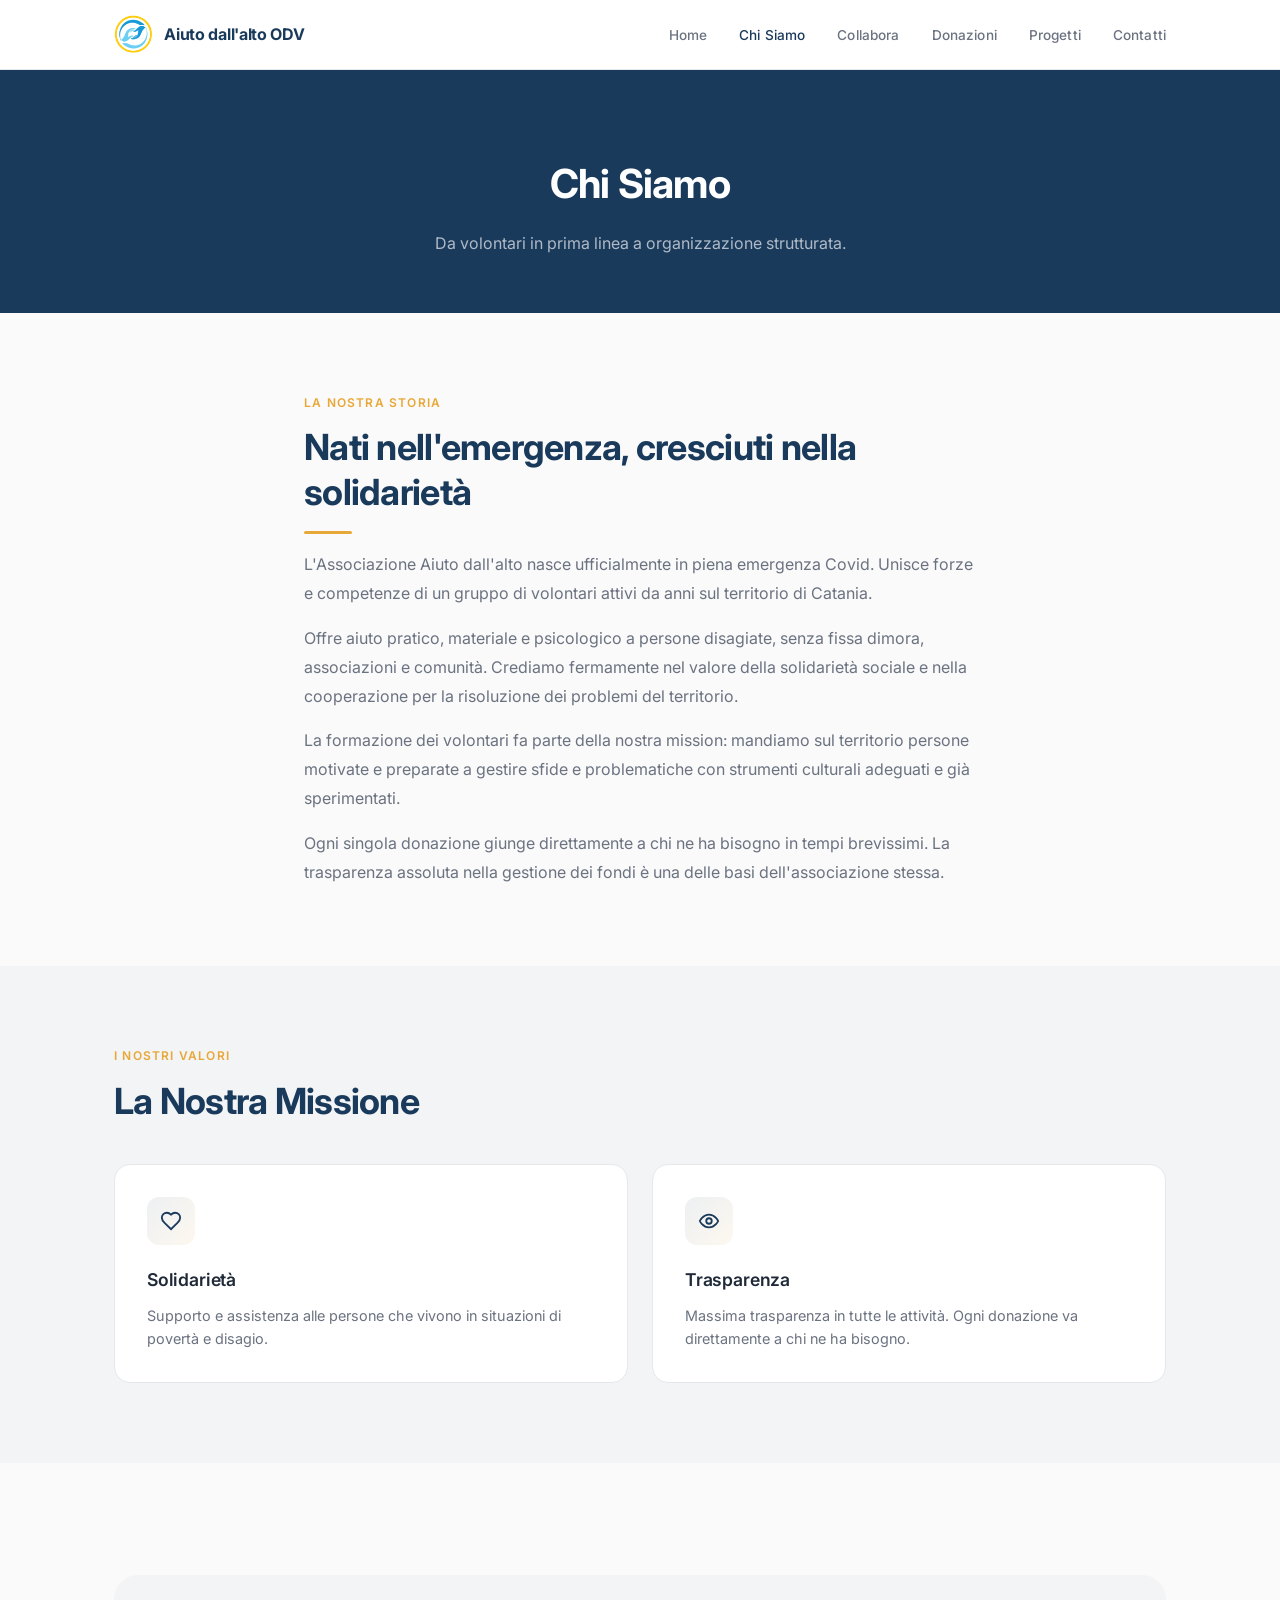
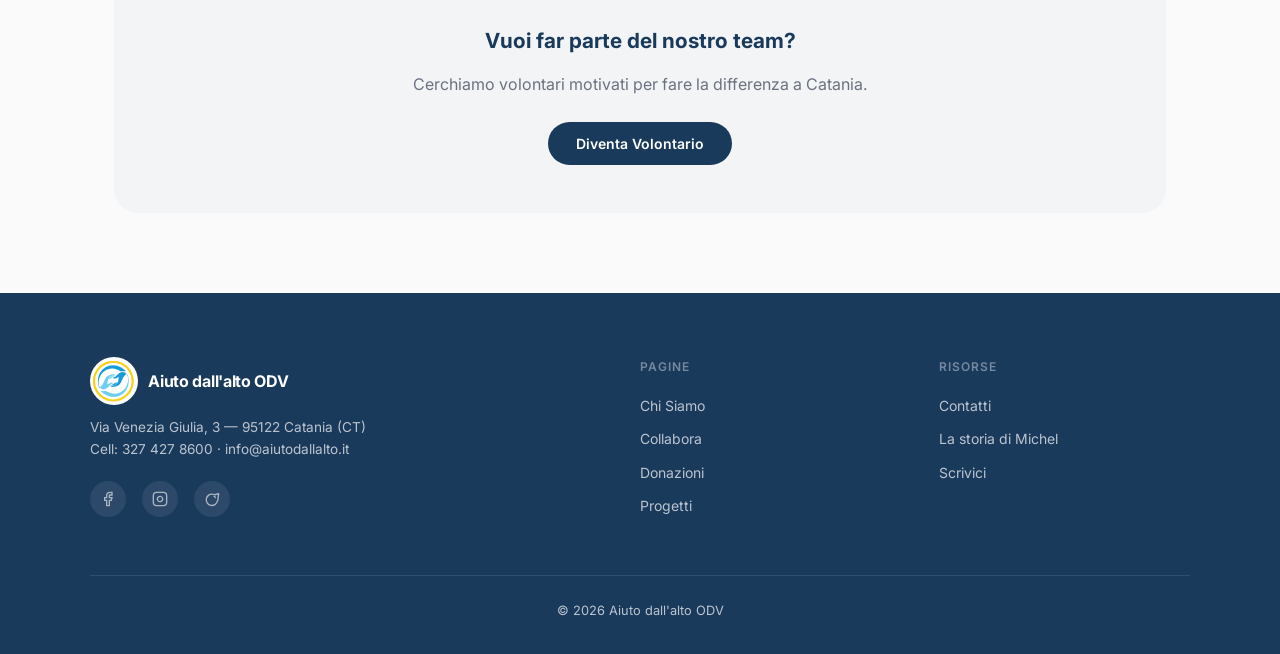
==== chi-siamo.html @ a2d12270 "Initial commit - Modern static site for Aiuto dall'alto ODV" ====
<!DOCTYPE html>
<html lang="it">
<head>
    <meta charset="UTF-8">
    <meta name="viewport" content="width=device-width, initial-scale=1.0">
    <title>Chi Siamo – Aiuto dall'alto ODV</title>
    <meta name="description" content="Scopri la storia e la missione di Aiuto dall'alto, associazione ODV di Catania.">
    <link rel="stylesheet" href="assets/css/style.css">
    <style>.fade-in{opacity:0;transform:translateY(20px);transition:opacity .6s ease,transform .6s ease}.fade-in.visible{opacity:1;transform:translateY(0)}</style>
</head>
<body>
    <header class="site-header"><div class="header-inner"><a href="index.html" class="logo"><img src="assets/img/logo.png" alt="Logo"><span>Aiuto dall'alto ODV</span></a><button class="menu-toggle" aria-label="Menu"><svg xmlns="http://www.w3.org/2000/svg" width="24" height="24" viewBox="0 0 24 24" fill="none" stroke="currentColor" stroke-width="2" stroke-linecap="round" stroke-linejoin="round"><line x1="3" y1="12" x2="21" y2="12"/><line x1="3" y1="6" x2="21" y2="6"/><line x1="3" y1="18" x2="21" y2="18"/></svg></button><ul class="nav-links"><li><a href="index.html">Home</a></li><li><a href="chi-siamo.html">Chi Siamo</a></li><li><a href="collabora.html">Collabora</a></li><li><a href="donazioni.html">Donazioni</a></li><li><a href="progetti.html">Progetti</a></li><li><a href="contatti.html">Contatti</a></li></ul></div></header>

    <main>
        <section class="page-hero">
            <h1>Chi Siamo</h1>
            <p>Da volontari in prima linea a organizzazione strutturata.</p>
        </section>

        <section class="section section-narrow fade-in">
            <div class="section-label">La nostra storia</div>
            <h2 class="section-title">Nati nell'emergenza, cresciuti nella solidarietà</h2>
            <div class="divider"></div>
            <p style="color: var(--c-text-muted); line-height: 1.8; margin-top: 1rem;">L'Associazione Aiuto dall'alto nasce ufficialmente in piena emergenza Covid. Unisce forze e competenze di un gruppo di volontari attivi da anni sul territorio di Catania.</p>
            <p style="color: var(--c-text-muted); line-height: 1.8; margin-top: 1rem;">Offre aiuto pratico, materiale e psicologico a persone disagiate, senza fissa dimora, associazioni e comunità. Crediamo fermamente nel valore della solidarietà sociale e nella cooperazione per la risoluzione dei problemi del territorio.</p>
            <p style="color: var(--c-text-muted); line-height: 1.8; margin-top: 1rem;">La formazione dei volontari fa parte della nostra mission: mandiamo sul territorio persone motivate e preparate a gestire sfide e problematiche con strumenti culturali adeguati e già sperimentati.</p>
            <p style="color: var(--c-text-muted); line-height: 1.8; margin-top: 1rem;">Ogni singola donazione giunge direttamente a chi ne ha bisogno in tempi brevissimi. La trasparenza assoluta nella gestione dei fondi è una delle basi dell'associazione stessa.</p>
        </section>

        <div style="background: var(--c-surface-alt);">
            <section class="section fade-in">
                <div class="section-label">I nostri valori</div>
                <h2 class="section-title">La Nostra Missione</h2>
                <div class="card-grid" style="grid-template-columns: 1fr 1fr;">
                    <div class="card">
                        <div class="card-icon"><svg xmlns="http://www.w3.org/2000/svg" width="22" height="22" viewBox="0 0 24 24" fill="none" stroke="currentColor" stroke-width="2"><path d="M19 14c1.49-1.46 3-3.21 3-5.5A5.5 5.5 0 0 0 16.5 3c-1.76 0-3 .5-4.5 2-1.5-1.5-2.74-2-4.5-2A5.5 5.5 0 0 0 2 8.5c0 2.3 1.5 4.05 3 5.5l7 7Z"/></svg></div>
                        <h3>Solidarietà</h3>
                        <p>Supporto e assistenza alle persone che vivono in situazioni di povertà e disagio.</p>
                    </div>
                    <div class="card">
                        <div class="card-icon"><svg xmlns="http://www.w3.org/2000/svg" width="22" height="22" viewBox="0 0 24 24" fill="none" stroke="currentColor" stroke-width="2"><path d="M2 12s3-7 10-7 10 7 10 7-3 7-10 7-10-7-10-7Z"/><circle cx="12" cy="12" r="3"/></svg></div>
                        <h3>Trasparenza</h3>
                        <p>Massima trasparenza in tutte le attività. Ogni donazione va direttamente a chi ne ha bisogno.</p>
                    </div>
                </div>
            </section>
        </div>

        <section class="section section-center fade-in">
            <div class="cta-banner">
                <h3>Vuoi far parte del nostro team?</h3>
                <p>Cerchiamo volontari motivati per fare la differenza a Catania.</p>
                <a href="collabora.html" class="btn btn-dark">Diventa Volontario</a>
            </div>
        </section>
    </main>

    <footer class="site-footer"><div class="footer-grid"><div class="footer-brand"><div class="logo"><img src="assets/img/logo.png" alt="Logo"><span style="color: #fff; font-weight: 700;">Aiuto dall'alto ODV</span></div><p>Via Venezia Giulia, 3 — 95122 Catania (CT)<br>Cell: 327 427 8600 · info@aiutodallalto.it</p><div class="social-row"><a href="https://www.facebook.com/Ass.Aiuto" aria-label="Facebook"><svg xmlns="http://www.w3.org/2000/svg" width="16" height="16" viewBox="0 0 24 24" fill="none" stroke="currentColor" stroke-width="2"><path d="M18 2h-3a5 5 0 0 0-5 5v3H7v4h3v8h4v-8h3l1-4h-4V7a1 1 0 0 1 1-1h3z"/></svg></a><a href="https://instagram.com/aiuto_dallalto" aria-label="Instagram"><svg xmlns="http://www.w3.org/2000/svg" width="16" height="16" viewBox="0 0 24 24" fill="none" stroke="currentColor" stroke-width="2"><rect x="2" y="2" width="20" height="20" rx="5" ry="5"/><path d="M16 11.37A4 4 0 1 1 12.63 8 4 4 0 0 1 16 11.37z"/><line x1="17.5" y1="6.5" x2="17.51" y2="6.5"/></svg></a><a href="#" class="wa-share" aria-label="WhatsApp"><svg xmlns="http://www.w3.org/2000/svg" width="16" height="16" viewBox="0 0 24 24" fill="none" stroke="currentColor" stroke-width="2" stroke-linecap="round" stroke-linejoin="round"><path d="M21 11.5a8.38 8.38 0 0 1-.9 3.8 8.5 8.5 0 1 1-7.6-10.6 8.38 8.38 0 0 1 3.5.9L22 4Z"/><path d="M17 10a2 2 0 0 0-2-2"/></svg></a></div></div><div class="footer-col"><h4>Pagine</h4><a href="chi-siamo.html">Chi Siamo</a><a href="collabora.html">Collabora</a><a href="donazioni.html">Donazioni</a><a href="progetti.html">Progetti</a></div><div class="footer-col"><h4>Risorse</h4><a href="contatti.html">Contatti</a><a href="storia-michel.html">La storia di Michel</a><a href="mailto:info@aiutodallalto.it">Scrivici</a></div></div><div class="footer-bottom">© 2026 Aiuto dall'alto ODV</div></footer>
    <script src="assets/js/main.js"></script>
</body>
</html>
---- assets/css/style.css ----
@import url('https://fonts.googleapis.com/css2?family=Inter:wght@300;400;500;600;700&display=swap');

/* ═══════════════════════════════════════════
   DESIGN TOKENS
   ═══════════════════════════════════════════ */
:root {
    --c-primary: #1a3a5c;
    --c-primary-light: #2d5a8e;
    --c-accent: #e8a838;
    --c-accent-hover: #d4952e;
    --c-bg: #fafafa;
    --c-surface: #ffffff;
    --c-surface-alt: #f3f4f6;
    --c-text: #1f2937;
    --c-text-muted: #6b7280;
    --c-text-light: #9ca3af;
    --c-border: #e5e7eb;
    --c-white: #ffffff;
    --radius-sm: 8px;
    --radius-md: 16px;
    --radius-lg: 24px;
    --radius-full: 9999px;
    --shadow-sm: 0 1px 3px rgba(0,0,0,0.06);
    --shadow-md: 0 4px 20px rgba(0,0,0,0.06);
    --shadow-lg: 0 12px 40px rgba(0,0,0,0.08);
    --shadow-xl: 0 20px 60px rgba(0,0,0,0.1);
    --transition: 0.25s cubic-bezier(0.4, 0, 0.2, 1);
    --max-w: 1100px;
    --max-w-narrow: 720px;
}

/* ═══════════════════════════════════════════
   RESET & BASE
   ═══════════════════════════════════════════ */
*, *::before, *::after { margin: 0; padding: 0; box-sizing: border-box; }

html { scroll-behavior: smooth; -webkit-text-size-adjust: 100%; }

body {
    font-family: 'Inter', -apple-system, BlinkMacSystemFont, sans-serif;
    font-size: 16px;
    line-height: 1.7;
    color: var(--c-text);
    background: var(--c-bg);
    overflow-x: hidden;
    -webkit-font-smoothing: antialiased;
}

img { max-width: 100%; height: auto; display: block; }
a { color: inherit; text-decoration: none; }

/* ═══════════════════════════════════════════
   HEADER
   ═══════════════════════════════════════════ */
.site-header {
    position: sticky;
    top: 0;
    z-index: 100;
    background: rgba(255,255,255,0.92);
    backdrop-filter: blur(16px);
    -webkit-backdrop-filter: blur(16px);
    border-bottom: 1px solid var(--c-border);
}

.header-inner {
    max-width: var(--max-w);
    margin: 0 auto;
    display: flex;
    justify-content: space-between;
    align-items: center;
    padding: 0.9rem 1.5rem;
}

.logo { display: flex; align-items: center; gap: 0.65rem; }
.logo img { height: 40px; width: 40px; border-radius: 50%; }
.logo span {
    font-weight: 700;
    font-size: 1rem;
    color: var(--c-primary);
    letter-spacing: -0.02em;
}

.nav-links { display: flex; gap: 2rem; list-style: none; }
.nav-links a {
    font-size: 0.85rem;
    font-weight: 500;
    color: var(--c-text-muted);
    transition: color var(--transition);
    letter-spacing: 0.01em;
}
.nav-links a:hover, .nav-links a.active { color: var(--c-primary); }

.menu-toggle {
    display: none;
    background: none;
    border: none;
    cursor: pointer;
    padding: 0.5rem;
    color: var(--c-primary);
}
.menu-toggle svg { width: 24px; height: 24px; }

/* ═══════════════════════════════════════════
   HERO
   ═══════════════════════════════════════════ */
.hero {
    position: relative;
    min-height: 85vh;
    display: flex;
    align-items: center;
    justify-content: center;
    text-align: center;
    overflow: hidden;
    background: var(--c-primary);
}
.hero::before {
    content: '';
    position: absolute;
    inset: 0;
    background: linear-gradient(160deg, rgba(26,58,92,0.85), rgba(26,58,92,0.6));
    z-index: 1;
}
.hero-bg {
    position: absolute;
    inset: 0;
    object-fit: cover;
    width: 100%;
    height: 100%;
}
.hero-content {
    position: relative;
    z-index: 2;
    max-width: 640px;
    padding: 2rem 1.5rem;
}
.hero-badge {
    display: inline-block;
    background: rgba(232,168,56,0.15);
    color: var(--c-accent);
    font-size: 0.75rem;
    font-weight: 600;
    padding: 0.4rem 1rem;
    border-radius: var(--radius-full);
    text-transform: uppercase;
    letter-spacing: 0.08em;
    margin-bottom: 1.5rem;
    border: 1px solid rgba(232,168,56,0.25);
}
.hero h1 {
    font-size: clamp(2rem, 5vw, 3.2rem);
    font-weight: 700;
    color: var(--c-white);
    line-height: 1.15;
    letter-spacing: -0.03em;
    margin-bottom: 1.25rem;
}
.hero p {
    font-size: 1.1rem;
    color: rgba(255,255,255,0.75);
    line-height: 1.7;
    margin-bottom: 2rem;
}
.hero-actions { display: flex; gap: 1rem; justify-content: center; flex-wrap: wrap; }

/* ═══════════════════════════════════════════
   PAGE HERO (subpages)
   ═══════════════════════════════════════════ */
.page-hero {
    background: var(--c-primary);
    padding: 5rem 1.5rem 3.5rem;
    text-align: center;
}
.page-hero h1 {
    font-size: clamp(1.75rem, 4vw, 2.5rem);
    color: var(--c-white);
    font-weight: 700;
    letter-spacing: -0.02em;
}
.page-hero p {
    color: rgba(255,255,255,0.65);
    margin-top: 0.75rem;
    font-size: 1rem;
}

/* ═══════════════════════════════════════════
   BUTTONS
   ═══════════════════════════════════════════ */
.btn {
    display: inline-flex;
    align-items: center;
    gap: 0.5rem;
    padding: 0.75rem 1.75rem;
    font-size: 0.875rem;
    font-weight: 600;
    border-radius: var(--radius-full);
    cursor: pointer;
    border: none;
    transition: all var(--transition);
    text-decoration: none;
    line-height: 1.4;
}
.btn-primary {
    background: var(--c-accent);
    color: var(--c-primary);
}
.btn-primary:hover {
    background: var(--c-accent-hover);
    transform: translateY(-1px);
    box-shadow: 0 6px 20px rgba(232,168,56,0.3);
}
.btn-outline {
    background: transparent;
    color: var(--c-white);
    border: 1.5px solid rgba(255,255,255,0.3);
}
.btn-outline:hover {
    background: rgba(255,255,255,0.1);
    border-color: rgba(255,255,255,0.5);
}
.btn-dark {
    background: var(--c-primary);
    color: var(--c-white);
}
.btn-dark:hover {
    background: var(--c-primary-light);
    transform: translateY(-1px);
}
.btn-sm {
    padding: 0.5rem 1.25rem;
    font-size: 0.8rem;
}

/* ═══════════════════════════════════════════
   SECTIONS
   ═══════════════════════════════════════════ */
.section {
    max-width: var(--max-w);
    margin: 0 auto;
    padding: 5rem 1.5rem;
}
.section-narrow {
    max-width: var(--max-w-narrow);
}
.section-label {
    font-size: 0.75rem;
    font-weight: 600;
    text-transform: uppercase;
    letter-spacing: 0.1em;
    color: var(--c-accent);
    margin-bottom: 0.75rem;
}
.section-title {
    font-size: clamp(1.5rem, 3vw, 2.25rem);
    font-weight: 700;
    color: var(--c-primary);
    letter-spacing: -0.02em;
    line-height: 1.25;
    margin-bottom: 1rem;
}
.section-desc {
    color: var(--c-text-muted);
    font-size: 1rem;
    line-height: 1.7;
    max-width: 600px;
}
.section-center { text-align: center; }
.section-center .section-desc { margin: 0 auto; }

/* ═══════════════════════════════════════════
   CARDS
   ═══════════════════════════════════════════ */
.card-grid {
    display: grid;
    grid-template-columns: repeat(auto-fit, minmax(280px, 1fr));
    gap: 1.5rem;
    margin-top: 2.5rem;
}
.card {
    background: var(--c-surface);
    border-radius: var(--radius-md);
    padding: 2rem;
    border: 1px solid var(--c-border);
    transition: all var(--transition);
}
.card:hover {
    box-shadow: var(--shadow-lg);
    transform: translateY(-3px);
    border-color: transparent;
}
.card-icon {
    width: 48px;
    height: 48px;
    border-radius: 12px;
    display: flex;
    align-items: center;
    justify-content: center;
    margin-bottom: 1.25rem;
    background: linear-gradient(135deg, rgba(26,58,92,0.08), rgba(232,168,56,0.08));
    color: var(--c-primary);
}
.card-icon svg { width: 22px; height: 22px; }
.card h3 {
    font-size: 1.1rem;
    font-weight: 600;
    color: var(--c-text);
    margin-bottom: 0.6rem;
    letter-spacing: -0.01em;
}
.card p {
    font-size: 0.9rem;
    color: var(--c-text-muted);
    line-height: 1.6;
}

/* Project cards */
.project-card {
    background: var(--c-surface);
    border-radius: var(--radius-md);
    overflow: hidden;
    border: 1px solid var(--c-border);
    transition: all var(--transition);
}
.project-card:hover {
    box-shadow: var(--shadow-lg);
    transform: translateY(-3px);
    border-color: transparent;
}
.project-card.highlight {
    border: 2px solid var(--c-accent);
    background: linear-gradient(to bottom right, var(--c-surface), rgba(232,168,56,0.05));
}
.project-card.highlight .tag {
    background: var(--c-accent);
    color: var(--c-white);
}
.project-card img {
    width: 100%;
    height: 200px;
    object-fit: cover;
}
.project-card-body {
    padding: 1.5rem;
}
.project-card-body h3 {
    font-size: 1.1rem;
    font-weight: 600;
    margin-bottom: 0.5rem;
    color: var(--c-text);
}
.project-card-body .tag {
    display: inline-block;
    background: var(--c-surface-alt);
    color: var(--c-text-muted);
    font-size: 0.7rem;
    font-weight: 500;
    padding: 0.25rem 0.6rem;
    border-radius: var(--radius-full);
    margin-bottom: 0.75rem;
    text-transform: uppercase;
    letter-spacing: 0.04em;
}
.project-card-body p {
    font-size: 0.875rem;
    color: var(--c-text-muted);
    line-height: 1.6;
    margin-bottom: 1rem;
}

/* ═══════════════════════════════════════════
   QUOTE / TESTIMONIAL
   ═══════════════════════════════════════════ */
.quote-block {
    position: relative;
    background: var(--c-surface);
    border-radius: var(--radius-md);
    padding: 2.5rem 2rem;
    border: 1px solid var(--c-border);
    margin-top: 2rem;
}
.quote-block::before {
    content: '"';
    position: absolute;
    top: -0.2rem;
    left: 1.5rem;
    font-size: 4rem;
    font-weight: 700;
    color: var(--c-accent);
    opacity: 0.3;
    line-height: 1;
}
.quote-block p {
    font-size: 1rem;
    font-style: italic;
    color: var(--c-text);
    line-height: 1.7;
    margin-bottom: 1rem;
}
.quote-block cite {
    font-style: normal;
    font-size: 0.85rem;
    font-weight: 600;
    color: var(--c-primary);
}

/* ═══════════════════════════════════════════
   DONATION BOX
   ═══════════════════════════════════════════ */
.donate-box {
    background: var(--c-primary);
    border-radius: var(--radius-lg);
    padding: 3rem 2rem;
    text-align: center;
    color: var(--c-white);
    margin-top: 2rem;
}
.donate-box h3 {
    color: var(--c-accent);
    font-size: 1.2rem;
    margin-bottom: 0.5rem;
}
.donate-box .iban-box {
    background: rgba(255,255,255,0.08);
    border: 1px dashed rgba(255,255,255,0.2);
    border-radius: var(--radius-sm);
    padding: 1.25rem;
    margin: 1.5rem auto;
    max-width: 400px;
}
.donate-box .iban-label {
    font-size: 0.7rem;
    text-transform: uppercase;
    letter-spacing: 0.1em;
    opacity: 0.6;
    margin-bottom: 0.35rem;
}
.donate-box .iban-code {
    font-family: 'Courier New', monospace;
    font-size: 1.1rem;
    font-weight: 700;
    word-break: break-all;
    letter-spacing: 0.04em;
}

/* ═══════════════════════════════════════════
   ARTICLE
   ═══════════════════════════════════════════ */
.article-body {
    max-width: var(--max-w-narrow);
    margin: 0 auto;
    padding: 3rem 1.5rem 5rem;
}
.article-body h2 {
    font-size: 1.4rem;
    font-weight: 700;
    color: var(--c-primary);
    margin-top: 2.5rem;
    margin-bottom: 1rem;
    letter-spacing: -0.01em;
}
.article-body p {
    font-size: 1rem;
    color: var(--c-text);
    line-height: 1.8;
    margin-bottom: 1.25rem;
}
.article-body img {
    border-radius: var(--radius-md);
    margin: 2rem 0;
    box-shadow: var(--shadow-md);
}
.article-body .pullquote {
    background: var(--c-surface-alt);
    border-left: 3px solid var(--c-accent);
    padding: 1.5rem 1.75rem;
    margin: 2rem 0;
    border-radius: 0 var(--radius-sm) var(--radius-sm) 0;
    font-style: italic;
    color: var(--c-text);
    line-height: 1.7;
}

/* ═══════════════════════════════════════════
   CTA BANNER
   ═══════════════════════════════════════════ */
.cta-banner {
    background: var(--c-surface-alt);
    border-radius: var(--radius-lg);
    padding: 3rem 2rem;
    text-align: center;
    margin-top: 2rem;
}
.cta-banner h3 {
    font-size: 1.3rem;
    font-weight: 700;
    color: var(--c-primary);
    margin-bottom: 0.75rem;
}
.cta-banner p {
    color: var(--c-text-muted);
    margin-bottom: 1.5rem;
    max-width: 480px;
    margin-left: auto;
    margin-right: auto;
}

/* ═══════════════════════════════════════════
   FOOTER
   ═══════════════════════════════════════════ */
.site-footer {
    background: var(--c-primary);
    color: rgba(255,255,255,0.7);
    padding: 4rem 1.5rem 2rem;
}
.footer-grid {
    max-width: var(--max-w);
    margin: 0 auto;
    display: grid;
    grid-template-columns: 2fr 1fr 1fr;
    gap: 3rem;
}
.footer-brand .logo {
    display: flex;
    align-items: center;
    gap: 0.65rem;
}
.footer-brand .logo img {
    height: 48px;
    width: 48px;
    border-radius: 50%;
    object-fit: contain;
    background: white; /* Ensure the logo's white circle background is preserved */
    padding: 2px;
}
.footer-brand p {
    margin-top: 0.75rem;
    font-size: 0.85rem;
    line-height: 1.6;
}
.footer-col h4 {
    font-size: 0.75rem;
    font-weight: 600;
    text-transform: uppercase;
    letter-spacing: 0.08em;
    color: rgba(255,255,255,0.4);
    margin-bottom: 1rem;
}
.footer-col a {
    display: block;
    font-size: 0.875rem;
    color: rgba(255,255,255,0.7);
    margin-bottom: 0.6rem;
    transition: color var(--transition);
}
.footer-col a:hover { color: var(--c-accent); }
.footer-bottom {
    margin-top: 3rem;
    padding-top: 1.5rem;
    border-top: 1px solid rgba(255,255,255,0.1);
    text-align: center;
    font-size: 0.8rem;
    max-width: var(--max-w);
    margin-left: auto;
    margin-right: auto;
}
.social-row { display: flex; gap: 1rem; margin-top: 1.25rem; }
.social-row a {
    width: 36px;
    height: 36px;
    border-radius: 50%;
    background: rgba(255,255,255,0.08);
    display: flex;
    align-items: center;
    justify-content: center;
    color: rgba(255,255,255,0.6);
    transition: all var(--transition);
}
.social-row a:hover {
    background: var(--c-accent);
    color: var(--c-primary);
}
.social-row a svg { width: 16px; height: 16px; }

/* ═══════════════════════════════════════════
   UTILITIES
   ═══════════════════════════════════════════ */
.mt-1 { margin-top: 0.5rem; } .mt-2 { margin-top: 1rem; } .mt-3 { margin-top: 1.5rem; } .mt-4 { margin-top: 2rem; }
.text-center { text-align: center; }
.text-accent { color: var(--c-accent); }
.fw-700 { font-weight: 700; }
.divider {
    width: 48px;
    height: 3px;
    background: var(--c-accent);
    border-radius: 2px;
    margin: 1rem 0;
}
.divider-center { margin-left: auto; margin-right: auto; }

/* ═══════════════════════════════════════════
   RESPONSIVE
   ═══════════════════════════════════════════ */
@media (max-width: 768px) {
    .menu-toggle { display: block; }
    .nav-links {
        display: none;
        position: absolute;
        top: 100%;
        left: 0;
        right: 0;
        background: var(--c-surface);
        flex-direction: column;
        padding: 1rem 1.5rem;
        gap: 0;
        border-bottom: 1px solid var(--c-border);
        box-shadow: var(--shadow-lg);
    }
    .nav-links.open { display: flex; }
    .nav-links a {
        display: block;
        padding: 0.75rem 0;
        border-bottom: 1px solid var(--c-border);
        font-size: 0.95rem;
    }
    .nav-links li:last-child a { border-bottom: none; }
    .hero { min-height: 75vh; }
    .footer-grid { grid-template-columns: 1fr; gap: 2rem; }
    .section { padding: 3rem 1.25rem; }
    .card-grid { grid-template-columns: 1fr; }
}
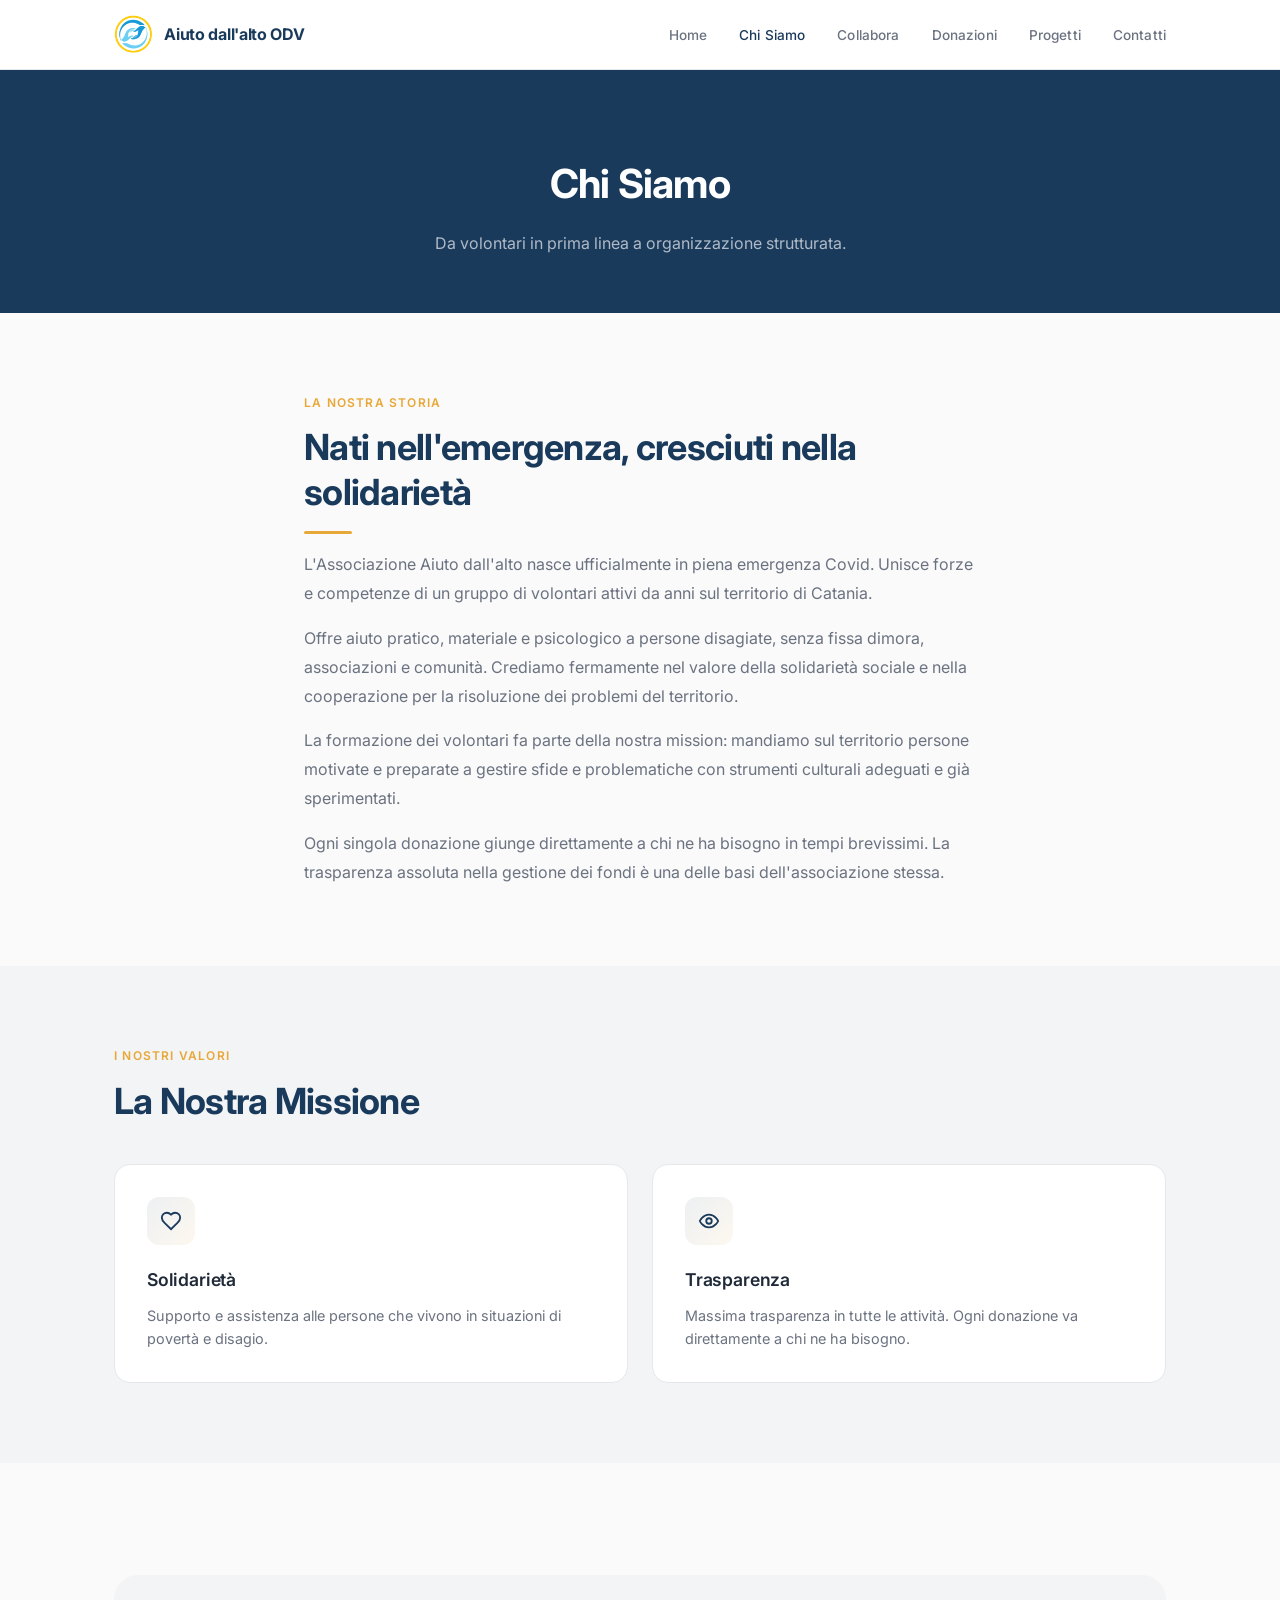
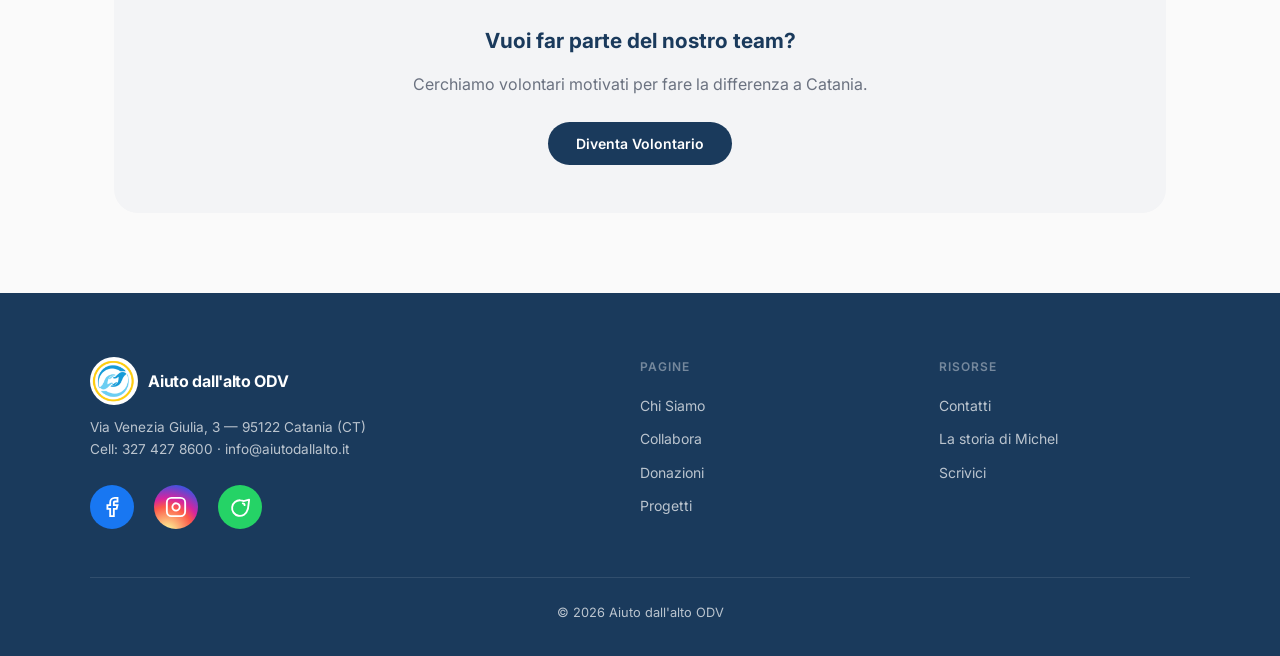
==== commit f52dde77: "Enhance social icons in footer across all pages" ====
--- a/chi-siamo.html
+++ b/chi-siamo.html
@@ -55,7 +55,36 @@
         </section>
     </main>
 
-    <footer class="site-footer"><div class="footer-grid"><div class="footer-brand"><div class="logo"><img src="assets/img/logo.png" alt="Logo"><span style="color: #fff; font-weight: 700;">Aiuto dall'alto ODV</span></div><p>Via Venezia Giulia, 3 — 95122 Catania (CT)<br>Cell: 327 427 8600 · info@aiutodallalto.it</p><div class="social-row"><a href="https://www.facebook.com/Ass.Aiuto" aria-label="Facebook"><svg xmlns="http://www.w3.org/2000/svg" width="16" height="16" viewBox="0 0 24 24" fill="none" stroke="currentColor" stroke-width="2"><path d="M18 2h-3a5 5 0 0 0-5 5v3H7v4h3v8h4v-8h3l1-4h-4V7a1 1 0 0 1 1-1h3z"/></svg></a><a href="https://instagram.com/aiuto_dallalto" aria-label="Instagram"><svg xmlns="http://www.w3.org/2000/svg" width="16" height="16" viewBox="0 0 24 24" fill="none" stroke="currentColor" stroke-width="2"><rect x="2" y="2" width="20" height="20" rx="5" ry="5"/><path d="M16 11.37A4 4 0 1 1 12.63 8 4 4 0 0 1 16 11.37z"/><line x1="17.5" y1="6.5" x2="17.51" y2="6.5"/></svg></a><a href="#" class="wa-share" aria-label="WhatsApp"><svg xmlns="http://www.w3.org/2000/svg" width="16" height="16" viewBox="0 0 24 24" fill="none" stroke="currentColor" stroke-width="2" stroke-linecap="round" stroke-linejoin="round"><path d="M21 11.5a8.38 8.38 0 0 1-.9 3.8 8.5 8.5 0 1 1-7.6-10.6 8.38 8.38 0 0 1 3.5.9L22 4Z"/><path d="M17 10a2 2 0 0 0-2-2"/></svg></a></div></div><div class="footer-col"><h4>Pagine</h4><a href="chi-siamo.html">Chi Siamo</a><a href="collabora.html">Collabora</a><a href="donazioni.html">Donazioni</a><a href="progetti.html">Progetti</a></div><div class="footer-col"><h4>Risorse</h4><a href="contatti.html">Contatti</a><a href="storia-michel.html">La storia di Michel</a><a href="mailto:info@aiutodallalto.it">Scrivici</a></div></div><div class="footer-bottom">© 2026 Aiuto dall'alto ODV</div></footer>
+    <footer class="site-footer">
+        <div class="footer-grid">
+            <div class="footer-brand">
+                <div class="logo">
+                    <img src="assets/img/logo.png" alt="Logo">
+                    <span style="color: #fff; font-weight: 700;">Aiuto dall'alto ODV</span>
+                </div>
+                <p>Via Venezia Giulia, 3 — 95122 Catania (CT)<br>Cell: 327 427 8600 · info@aiutodallalto.it</p>
+                <div class="social-row">
+                    <a href="https://www.facebook.com/Ass.Aiuto" class="facebook" aria-label="Facebook"><svg xmlns="http://www.w3.org/2000/svg" width="16" height="16" viewBox="0 0 24 24" fill="none" stroke="currentColor" stroke-width="2"><path d="M18 2h-3a5 5 0 0 0-5 5v3H7v4h3v8h4v-8h3l1-4h-4V7a1 1 0 0 1 1-1h3z"/></svg></a>
+                    <a href="https://instagram.com/aiuto_dallalto" class="instagram" aria-label="Instagram"><svg xmlns="http://www.w3.org/2000/svg" width="16" height="16" viewBox="0 0 24 24" fill="none" stroke="currentColor" stroke-width="2"><rect x="2" y="2" width="20" height="20" rx="5" ry="5"/><path d="M16 11.37A4 4 0 1 1 12.63 8 4 4 0 0 1 16 11.37z"/><line x1="17.5" y1="6.5" x2="17.51" y2="6.5"/></svg></a>
+                    <a href="https://wa.me/393274278600" class="whatsapp" aria-label="WhatsApp"><svg xmlns="http://www.w3.org/2000/svg" width="16" height="16" viewBox="0 0 24 24" fill="none" stroke="currentColor" stroke-width="2" stroke-linecap="round" stroke-linejoin="round"><path d="M21 11.5a8.38 8.38 0 0 1-.9 3.8 8.5 8.5 0 1 1-7.6-10.6 8.38 8.38 0 0 1 3.5.9L22 4Z"/><path d="M17 10a2 2 0 0 0-2-2"/></svg></a>
+                </div>
+            </div>
+            <div class="footer-col">
+                <h4>Pagine</h4>
+                <a href="chi-siamo.html">Chi Siamo</a>
+                <a href="collabora.html">Collabora</a>
+                <a href="donazioni.html">Donazioni</a>
+                <a href="progetti.html">Progetti</a>
+            </div>
+            <div class="footer-col">
+                <h4>Risorse</h4>
+                <a href="contatti.html">Contatti</a>
+                <a href="storia-michel.html">La storia di Michel</a>
+                <a href="mailto:info@aiutodallalto.it">Scrivici</a>
+            </div>
+        </div>
+        <div class="footer-bottom">© 2026 Aiuto dall'alto ODV</div>
+    </footer>
     <script src="assets/js/main.js"></script>
 </body>
 </html>
--- a/assets/css/style.css
+++ b/assets/css/style.css
@@ -562,23 +562,29 @@
     margin-left: auto;
     margin-right: auto;
 }
-.social-row { display: flex; gap: 1rem; margin-top: 1.25rem; }
+.social-row { display: flex; gap: 1.25rem; margin-top: 1.5rem; }
 .social-row a {
-    width: 36px;
-    height: 36px;
+    width: 44px;
+    height: 44px;
     border-radius: 50%;
-    background: rgba(255,255,255,0.08);
+    background: rgba(255,255,255,0.1);
     display: flex;
     align-items: center;
     justify-content: center;
-    color: rgba(255,255,255,0.6);
+    color: #fff;
     transition: all var(--transition);
 }
-.social-row a:hover {
-    background: var(--c-accent);
-    color: var(--c-primary);
-}
-.social-row a svg { width: 16px; height: 16px; }
+.social-row a svg { width: 22px; height: 22px; }
+
+/* Branded Colors */
+.social-row a.facebook { background: #1877F2; }
+.social-row a.facebook:hover { background: #1469d9; transform: translateY(-3px); box-shadow: 0 4px 12px rgba(24, 119, 242, 0.4); }
+
+.social-row a.instagram { background: radial-gradient(circle at 30% 107%, #fdf497 0%, #fdf497 5%, #fd5949 45%, #d6249f 60%, #285AEB 90%); }
+.social-row a.instagram:hover { transform: translateY(-3px); opacity: 0.9; box-shadow: 0 4px 12px rgba(214, 36, 159, 0.4); }
+
+.social-row a.whatsapp { background: #25D366; }
+.social-row a.whatsapp:hover { background: #1eaf53; transform: translateY(-3px); box-shadow: 0 4px 12px rgba(37, 211, 102, 0.4); }
 
 /* ═══════════════════════════════════════════
    UTILITIES
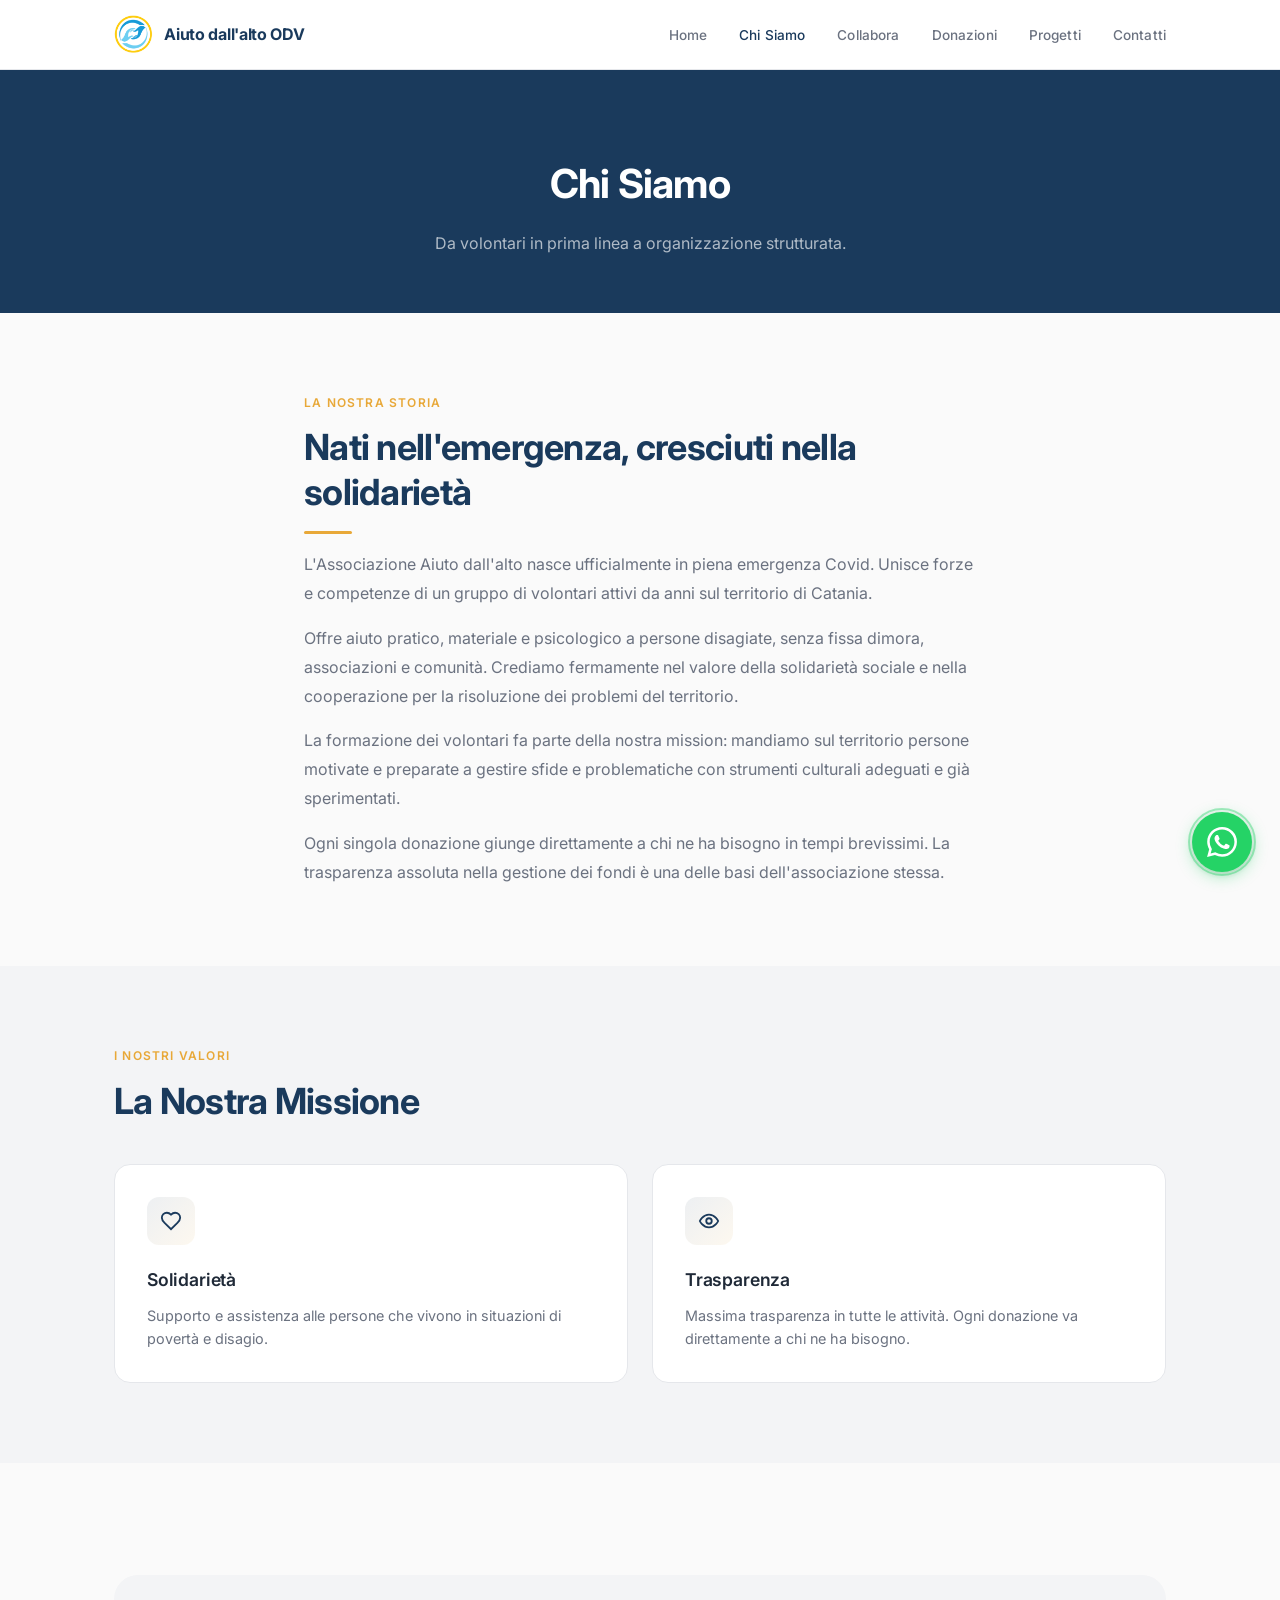
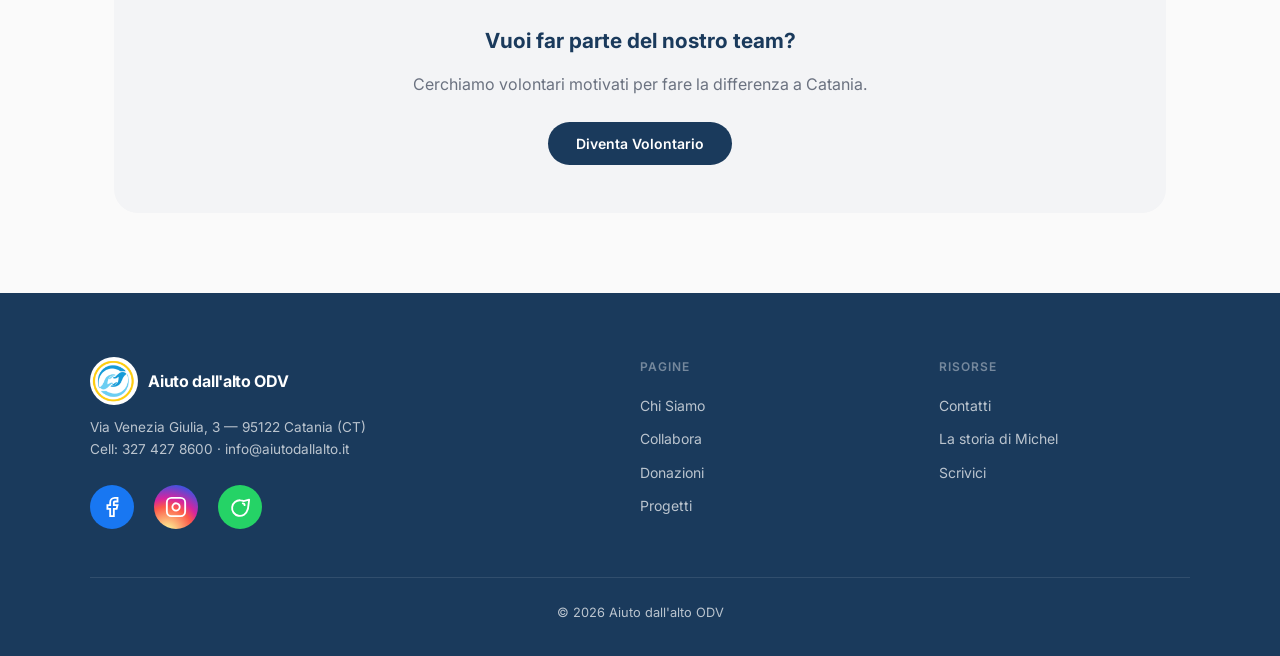
==== commit 20ddeb80: "Add WhatsApp floating buttons: share on all pages, contact on contatti" ====
--- a/chi-siamo.html
+++ b/chi-siamo.html
@@ -85,6 +85,15 @@
         </div>
         <div class="footer-bottom">© 2026 Aiuto dall'alto ODV</div>
     </footer>
+
+    <!-- WhatsApp Share FAB -->
+    <a href="#" class="wa-fab wa-fab-share" target="_blank" rel="noopener" aria-label="Condividi su WhatsApp">
+        <span class="wa-fab-label">Condividi</span>
+        <span class="wa-fab-icon">
+            <svg viewBox="0 0 24 24" xmlns="http://www.w3.org/2000/svg"><path d="M17.472 14.382c-.297-.149-1.758-.867-2.03-.967-.273-.099-.471-.148-.67.15-.197.297-.767.966-.94 1.164-.173.199-.347.223-.644.075-.297-.15-1.255-.463-2.39-1.475-.883-.788-1.48-1.761-1.653-2.059-.173-.297-.018-.458.13-.606.134-.133.298-.347.446-.52.149-.174.198-.298.298-.497.099-.198.05-.371-.025-.52-.075-.149-.669-1.612-.916-2.207-.242-.579-.487-.5-.669-.51-.173-.008-.371-.01-.57-.01-.198 0-.52.074-.792.372-.272.297-1.04 1.016-1.04 2.479 0 1.462 1.065 2.875 1.213 3.074.149.198 2.096 3.2 5.077 4.487.709.306 1.262.489 1.694.625.712.227 1.36.195 1.871.118.571-.085 1.758-.719 2.006-1.413.248-.694.248-1.289.173-1.413-.074-.124-.272-.198-.57-.347m-5.421 7.403h-.004a9.87 9.87 0 01-5.031-1.378l-.361-.214-3.741.982.998-3.648-.235-.374a9.86 9.86 0 01-1.51-5.26c.001-5.45 4.436-9.884 9.888-9.884 2.64 0 5.122 1.03 6.988 2.898a9.825 9.825 0 012.893 6.994c-.003 5.45-4.437 9.884-9.885 9.884m8.413-18.297A11.815 11.815 0 0012.05 0C5.495 0 .16 5.335.157 11.892c0 2.096.547 4.142 1.588 5.945L.057 24l6.305-1.654a11.882 11.882 0 005.683 1.448h.005c6.554 0 11.89-5.335 11.893-11.893a11.821 11.821 0 00-3.48-8.413z"/></svg>
+        </span>
+    </a>
+
     <script src="assets/js/main.js"></script>
 </body>
 </html>
--- a/assets/css/style.css
+++ b/assets/css/style.css
@@ -601,6 +601,77 @@
     margin: 1rem 0;
 }
 .divider-center { margin-left: auto; margin-right: auto; }
+
+/* ═══════════════════════════════════════════
+   WHATSAPP FLOATING BUTTON
+   ═══════════════════════════════════════════ */
+.wa-fab {
+    position: fixed;
+    bottom: 1.75rem;
+    right: 1.75rem;
+    z-index: 999;
+    display: flex;
+    align-items: center;
+    gap: 0;
+    text-decoration: none;
+    animation: waFabIn 0.6s cubic-bezier(0.34, 1.56, 0.64, 1) 0.5s both;
+}
+@keyframes waFabIn {
+    from { opacity: 0; transform: scale(0.3) translateY(30px); }
+    to   { opacity: 1; transform: scale(1) translateY(0); }
+}
+.wa-fab-icon {
+    width: 60px;
+    height: 60px;
+    border-radius: 50%;
+    background: #25D366;
+    display: flex;
+    align-items: center;
+    justify-content: center;
+    color: #fff;
+    box-shadow: 0 4px 16px rgba(37, 211, 102, 0.4), 0 2px 6px rgba(0,0,0,0.15);
+    transition: all 0.3s ease;
+    position: relative;
+}
+.wa-fab-icon svg { width: 30px; height: 30px; fill: #fff; }
+.wa-fab:hover .wa-fab-icon {
+    transform: scale(1.1);
+    box-shadow: 0 6px 24px rgba(37, 211, 102, 0.55), 0 3px 10px rgba(0,0,0,0.2);
+}
+/* Pulse ring */
+.wa-fab-icon::before {
+    content: '';
+    position: absolute;
+    inset: -4px;
+    border-radius: 50%;
+    border: 2px solid rgba(37, 211, 102, 0.4);
+    animation: waPulse 2.5s ease-in-out infinite;
+}
+@keyframes waPulse {
+    0%, 100% { transform: scale(1); opacity: 0.6; }
+    50%      { transform: scale(1.2); opacity: 0; }
+}
+/* Label / Tooltip */
+.wa-fab-label {
+    background: var(--c-surface);
+    color: var(--c-text);
+    font-size: 0.85rem;
+    font-weight: 600;
+    padding: 0.5rem 1rem;
+    border-radius: 8px;
+    box-shadow: var(--shadow-md);
+    margin-right: 0.75rem;
+    white-space: nowrap;
+    opacity: 0;
+    transform: translateX(10px);
+    pointer-events: none;
+    transition: all 0.3s ease;
+    border: 1px solid var(--c-border);
+}
+.wa-fab:hover .wa-fab-label {
+    opacity: 1;
+    transform: translateX(0);
+}
 
 /* ═══════════════════════════════════════════
    RESPONSIVE
@@ -633,3 +704,18 @@
     .section { padding: 3rem 1.25rem; }
     .card-grid { grid-template-columns: 1fr; }
 }
+
+@media (max-width: 480px) {
+    .header-inner { padding: 0.75rem 1rem; }
+    .logo img { height: 32px; width: 32px; }
+    .logo span { font-size: 0.9rem; }
+    .logo span b, .logo span .odv-text { display: none; } /* Provide a way to hide part of the text if needed */
+    
+    .section { padding: 2.5rem 1rem; }
+    .section-title { font-size: 1.5rem; }
+    
+    .btn { width: 100%; justify-content: center; } /* Stack buttons on mobile */
+    .hero-actions { flex-direction: column; gap: 0.75rem; }
+    
+    .page-hero { padding: 4rem 1rem 2.5rem; }
+}
